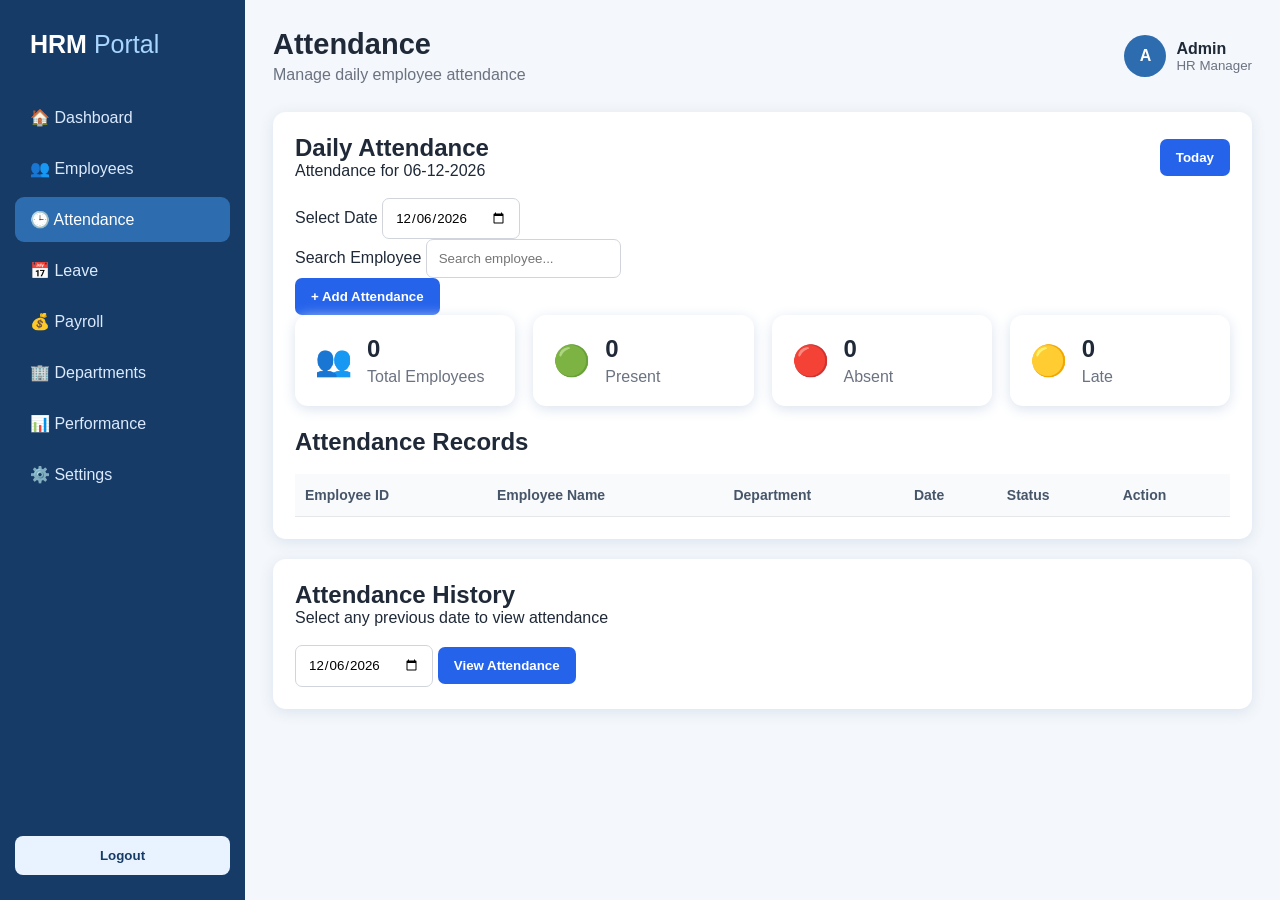
==== attendance.html @ 30eb791c "Initial commit" ====
<!DOCTYPE html>
<html lang="en">

<head>

    <meta charset="UTF-8">
    <meta name="viewport" content="width=device-width, initial-scale=1.0">

    <title>HRM Portal - Attendance</title>

    <link rel="stylesheet" href="style.css">

</head>


<body>


    <!-- =====================================================
         SIDEBAR
    ====================================================== -->

    <aside class="sidebar">

        <div class="logo">
            HRM <span>Portal</span>
        </div>


        <nav>

            <a href="index.html">
                🏠 Dashboard
            </a>

            <a href="employees.html">
                👥 Employees
            </a>

            <a href="attendance.html" class="active">
                🕒 Attendance
            </a>

            <a href="leave.html">
                📅 Leave
            </a>

            <a href="payroll.html">
                💰 Payroll
            </a>

            <a href="departments.html">
                🏢 Departments
            </a>

            <a href="performance.html">
                📊 Performance
            </a>

            <a href="setting.html">
                ⚙️ Settings
            </a>

        </nav>


        <button class="logout-btn" id="logoutBtn">
            Logout
        </button>

    </aside>



    <!-- =====================================================
         MAIN CONTENT
    ====================================================== -->

    <main class="main-content">


        <!-- =================================================
             TOP BAR
        ================================================== -->

        <header class="topbar">

            <div>

                <h1>
                    Attendance
                </h1>

                <p>
                    Manage daily employee attendance
                </p>

            </div>


            <div class="profile">

                <div class="avatar">
                    A
                </div>

                <div>

                    <strong>
                        Admin
                    </strong>

                    <small>
                        HR Manager
                    </small>

                </div>

            </div>

        </header>



        <!-- =================================================
             DATE SELECTION
        ================================================== -->

        <section class="panel">


            <div class="panel-header">

                <div>

                    <h2>
                        Daily Attendance
                    </h2>

                    <p id="selectedDateText">
                        Attendance for today
                    </p>

                </div>


                <button
                    class="primary-btn"
                    id="todayBtn">

                    Today

                </button>

            </div>



            <!-- DATE CONTROLS -->

            <div class="toolbar">


                <div>

                    <label>
                        Select Date
                    </label>

                    <input
                        type="date"
                        id="attendanceDate">

                </div>


                <div>

                    <label>
                        Search Employee
                    </label>

                    <input
                        type="text"
                        id="attendanceSearch"
                        name="search"
                        placeholder="Search employee...">

                </div>


                <button
                    class="primary-btn"
                    id="addAttendanceBtn">

                    + Add Attendance

                </button>


            </div>



            <!-- =================================================
                 ATTENDANCE FORM
            ================================================== -->

            <div
                id="attendanceForm"
                class="form-box hidden">


                <h2>
                    Add / Update Attendance
                </h2>


                <div class="form-grid">


                    <select id="attendanceEmployee">

                        <option value="">
                            Select Employee
                        </option>

                    </select>


                    <select id="attendanceStatus">

                        <option value="">
                            Select Attendance
                        </option>

                        <option value="Present">
                            Present
                        </option>

                        <option value="Absent">
                            Absent
                        </option>

                        <option value="Late">
                            Late
                        </option>

                        <option value="Half Day">
                            Half Day
                        </option>

                        <option value="Leave">
                            Leave
                        </option>

                    </select>


                </div>



                <div class="form-actions">


                    <button
                        class="primary-btn"
                        id="saveAttendanceBtn">

                        Save Attendance

                    </button>


                    <button
                        class="secondary-btn"
                        id="cancelAttendanceBtn">

                        Cancel

                    </button>


                </div>

            </div>



            <!-- =================================================
                 ATTENDANCE SUMMARY
            ================================================== -->

            <div class="cards">


                <div class="stat-card">

                    <span>
                        👥
                    </span>

                    <div>

                        <h3 id="totalEmployees">
                            0
                        </h3>

                        <p>
                            Total Employees
                        </p>

                    </div>

                </div>



                <div class="stat-card">

                    <span>
                        🟢
                    </span>

                    <div>

                        <h3 id="presentCount">
                            0
                        </h3>

                        <p>
                            Present
                        </p>

                    </div>

                </div>



                <div class="stat-card">

                    <span>
                        🔴
                    </span>

                    <div>

                        <h3 id="absentCount">
                            0
                        </h3>

                        <p>
                            Absent
                        </p>

                    </div>

                </div>



                <div class="stat-card">

                    <span>
                        🟡
                    </span>

                    <div>

                        <h3 id="lateCount">
                            0
                        </h3>

                        <p>
                            Late
                        </p>

                    </div>

                </div>


            </div>



            <!-- =================================================
                 ATTENDANCE TABLE
            ================================================== -->

            <div class="panel-header">

                <h2>
                    Attendance Records
                </h2>

            </div>


            <table>

                <thead>

                    <tr>

                        <th>
                            Employee ID
                        </th>

                        <th>
                            Employee Name
                        </th>

                        <th>
                            Department
                        </th>

                        <th>
                            Date
                        </th>

                        <th>
                            Status
                        </th>

                        <th>
                            Action
                        </th>

                    </tr>

                </thead>


                <tbody id="attendanceBody">

                </tbody>

            </table>


        </section>



        <!-- =================================================
             ATTENDANCE HISTORY
        ================================================== -->

        <section class="panel">


            <div class="panel-header">

                <div>

                    <h2>
                        Attendance History
                    </h2>

                    <p>
                        Select any previous date to view attendance
                    </p>

                </div>

            </div>


            <div class="toolbar">


                <input
                    type="date"
                    id="historyDate">


                <button
                    class="primary-btn"
                    id="viewHistoryBtn">

                    View Attendance

                </button>


            </div>


        </section>


    </main>



    <!-- =====================================================
         JAVASCRIPT
    ====================================================== -->

    <script src="attendance.js"></script>


</body>

</html>
---- style.css ----
* {
    box-sizing: border-box;
    margin: 0;
    padding: 0;
    font-family: Arial, sans-serif;
}


body {
    background: #f4f7fb;
    color: #1f2937;
    display: flex;
    min-height: 100vh;
}



/* ================= SIDEBAR ================= */

.sidebar {
    width: 245px;
    background: #173b67;
    color: white;
    padding: 25px 15px;

    position: fixed;

    left: 0;
    top: 0;
    bottom: 0;
}


.logo {
    font-size: 25px;
    font-weight: 700;

    padding: 5px 15px 30px;
}


.logo span {
    font-weight: 400;
    color: #a9d6ff;
}


nav a {
    display: block;

    color: #dbeafe;

    text-decoration: none;

    padding: 13px 15px;

    border-radius: 9px;

    margin: 6px 0;
}


nav a:hover,
nav a.active {
    background: #2d6cae;
    color: white;
}


.logout-btn {
    position: absolute;

    bottom: 25px;
    left: 15px;

    width: calc(100% - 30px);

    padding: 12px;

    border: none;

    border-radius: 8px;

    background: #e9f3ff;

    color: #173b67;

    font-weight: bold;

    cursor: pointer;
}



/* ================= MAIN ================= */

.main-content {
    margin-left: 245px;

    width: calc(100% - 245px);

    padding: 28px;
}



/* ================= TOP BAR ================= */

.topbar {
    display: flex;

    justify-content: space-between;

    align-items: center;

    margin-bottom: 28px;
}


.topbar h1 {
    font-size: 29px;
}


.topbar p {
    color: #6b7280;

    margin-top: 5px;
}


.topbar-right {
    display: flex;
    align-items: center;
    gap: 18px;
}

.profile {
    display: flex;

    align-items: center;

    gap: 10px;
}


.profile small {
    display: block;

    color: #6b7280;
}


.avatar {
    width: 42px;
    height: 42px;

    border-radius: 50%;

    background: #2d6cae;

    color: white;

    display: grid;

    place-items: center;

    font-weight: bold;
}

/* =====================================================
   NOTIFICATIONS SYSTEM STYLING
   ===================================================== */

.notification-wrapper {
    position: relative;
}

.notification-btn {
    width: 40px;
    height: 40px;
    border-radius: 50%;
    background: white;
    border: 1px solid #e2e8f0;
    display: flex;
    align-items: center;
    justify-content: center;
    cursor: pointer;
    position: relative;
    box-shadow: 0 2px 6px rgba(0, 0, 0, 0.04);
    transition: all 0.2s ease;
    outline: none;
}

.notification-btn:hover {
    background: #f8fafc;
    border-color: #cbd5e1;
    transform: translateY(-1px);
    box-shadow: 0 4px 10px rgba(23, 59, 103, 0.1);
}

.notification-btn:active {
    transform: translateY(0);
}

.bell-icon {
    font-size: 17px;
    line-height: 1;
    display: inline-block;
    transition: transform 0.3s cubic-bezier(0.34, 1.56, 0.64, 1);
}

.notification-btn:hover .bell-icon {
    transform: rotate(15deg);
}

.notification-badge {
    position: absolute;
    top: -2px;
    right: -2px;
    background: #ef4444;
    color: white;
    font-size: 10px;
    font-weight: 700;
    min-width: 18px;
    height: 18px;
    padding: 0 4px;
    border-radius: 9px;
    display: flex;
    align-items: center;
    justify-content: center;
    border: 2px solid white;
    box-shadow: 0 2px 4px rgba(239, 68, 68, 0.35);
    animation: badgePulse 2s infinite;
}

.notification-badge.hidden {
    display: none;
}

@keyframes badgePulse {
    0% { transform: scale(1); }
    50% { transform: scale(1.1); }
    100% { transform: scale(1); }
}

.notification-dropdown {
    position: absolute;
    top: calc(100% + 8px);
    right: 0;
    width: 310px;
    max-width: 90vw;
    background: white;
    border-radius: 12px;
    box-shadow: 0 10px 25px -3px rgba(15, 23, 42, 0.12), 0 4px 10px rgba(15, 23, 42, 0.04);
    border: 1px solid #e2e8f0;
    z-index: 1000;
    display: none;
    flex-direction: column;
    overflow: hidden;
    animation: dropdownSlideFade 0.2s cubic-bezier(0.16, 1, 0.3, 1);
}

.notification-dropdown.active {
    display: flex;
}

@keyframes dropdownSlideFade {
    from {
        opacity: 0;
        transform: translateY(-6px) scale(0.98);
    }
    to {
        opacity: 1;
        transform: translateY(0) scale(1);
    }
}

.notification-header {
    display: flex;
    justify-content: space-between;
    align-items: center;
    padding: 10px 14px;
    border-bottom: 1px solid #f1f5f9;
    background: #fafcff;
}

.notification-title-group {
    display: flex;
    align-items: center;
    gap: 8px;
}

.notification-title-group h3 {
    font-size: 13.5px;
    font-weight: 700;
    color: #173b67;
}

.unread-count-tag {
    background: #e0f2fe;
    color: #0369a1;
    font-size: 10px;
    font-weight: 600;
    padding: 2px 7px;
    border-radius: 12px;
}

.mark-read-btn {
    background: none;
    border: none;
    color: #2563eb;
    font-size: 11px;
    font-weight: 600;
    cursor: pointer;
    padding: 3px 6px;
    border-radius: 4px;
    transition: background 0.15s ease;
}

.mark-read-btn:hover {
    background: #eff6ff;
    text-decoration: underline;
}

.notification-list {
    max-height: 240px;
    overflow-y: auto;
}

.notification-list::-webkit-scrollbar {
    width: 5px;
}

.notification-list::-webkit-scrollbar-thumb {
    background: #cbd5e1;
    border-radius: 3px;
}

.notification-item {
    display: flex;
    align-items: flex-start;
    gap: 10px;
    padding: 9px 12px;
    border-bottom: 1px solid #f8fafc;
    transition: background 0.15s ease;
    cursor: pointer;
    position: relative;
}

.notification-item:hover {
    background: #f8fafc;
}

.notification-item.unread {
    background: #f0f7ff;
}

.notification-item.unread:hover {
    background: #e6f0fa;
}

.notification-item.unread::before {
    content: '';
    position: absolute;
    left: 0;
    top: 9px;
    bottom: 9px;
    width: 3px;
    background: #2563eb;
    border-radius: 0 3px 3px 0;
}

.notif-icon-box {
    width: 30px;
    height: 30px;
    border-radius: 8px;
    display: flex;
    align-items: center;
    justify-content: center;
    font-size: 14px;
    flex-shrink: 0;
}

.notif-icon-box.leave {
    background: #fef3c7;
    color: #b45309;
}

.notif-icon-box.employee {
    background: #e0f2fe;
    color: #0369a1;
}

.notif-icon-box.payroll {
    background: #dcfce7;
    color: #15803d;
}

.notif-icon-box.attendance {
    background: #fee2e2;
    color: #b91c1c;
}

.notif-icon-box.event {
    background: #f3e8ff;
    color: #7e22ce;
}

.notif-body {
    flex: 1;
    min-width: 0;
}

.notif-title {
    font-size: 12px;
    font-weight: 700;
    color: #1e293b;
    margin-bottom: 2px;
    display: flex;
    justify-content: space-between;
    align-items: center;
}

.notif-desc {
    font-size: 11px;
    color: #64748b;
    line-height: 1.35;
    margin-bottom: 3px;
}

.notif-time {
    font-size: 10px;
    color: #94a3b8;
    font-weight: 500;
}

.notif-delete-btn {
    background: transparent;
    border: none;
    color: #94a3b8;
    cursor: pointer;
    font-size: 13px;
    padding: 1px 4px;
    border-radius: 4px;
    opacity: 0;
    transition: all 0.15s ease;
}

.notification-item:hover .notif-delete-btn {
    opacity: 1;
}

.notif-delete-btn:hover {
    color: #ef4444;
    background: #fee2e2;
}

.notification-empty {
    padding: 22px 14px;
    text-align: center;
    color: #94a3b8;
}

.notification-empty span {
    font-size: 26px;
    display: block;
    margin-bottom: 4px;
}

.notification-empty p {
    font-size: 12px;
}

.notification-footer {
    padding: 6px 12px;
    border-top: 1px solid #f1f5f9;
    background: #fafcff;
    display: flex;
    justify-content: space-between;
    align-items: center;
}

.clear-all-btn {
    width: 100%;
    padding: 6px;
    border: 1px dashed #cbd5e1;
    background: white;
    color: #64748b;
    font-size: 11px;
    font-weight: 600;
    border-radius: 6px;
    cursor: pointer;
    transition: all 0.2s ease;
}

.clear-all-btn:hover {
    background: #fef2f2;
    border-color: #fca5a5;
    color: #dc2626;
}

/* ================= CARDS ================= */

.cards {
    display: grid;

    grid-template-columns:
        repeat(4, 1fr);

    gap: 18px;

    margin-bottom: 22px;
}


.stat-card {
    background: white;

    border-radius: 13px;

    padding: 20px;

    display: flex;

    align-items: center;

    gap: 15px;

    box-shadow:
        0 3px 14px #dbe3ee;
}


.stat-card > span {
    font-size: 30px;
}


.stat-card h3 {
    font-size: 24px;
}


.stat-card p {
    color: #6b7280;

    margin-top: 5px;
}



/* ================= DASHBOARD ================= */

.dashboard-grid {
    display: grid;

    grid-template-columns:
        1.6fr 1fr;

    gap: 20px;
}


.panel {
    background: white;

    border-radius: 13px;

    padding: 22px;

    box-shadow:
        0 3px 14px #dbe3ee;

    margin-bottom: 20px;
    cursor: grab;
}

.panel.dragging {
    opacity: 0.75;
}


.panel-header {
    display: flex;

    justify-content: space-between;

    align-items: center;

    margin-bottom: 18px;
}


.panel-header a {
    color: #2563eb;

    text-decoration: none;
}



/* ================= TABLE ================= */

table {
    width: 100%;

    border-collapse: collapse;
}


th,
td {
    padding: 13px 10px;

    text-align: left;

    border-bottom: 1px solid #e5e7eb;
}


th {
    background: #f8fafc;

    color: #475569;

    font-size: 14px;
}



/* ================= BADGES ================= */

.badge {
    padding: 5px 10px;

    border-radius: 20px;

    font-size: 12px;

    font-weight: bold;
}


.success {
    background: #dcfce7;

    color: #15803d;
}


.warning {
    background: #fef3c7;

    color: #a16207;
}


.danger {
    background: #fee2e2;

    color: #b91c1c;
}



/* ================= BUTTONS ================= */

.primary-btn,
.secondary-btn,
.small-btn {
    border: none;

    border-radius: 7px;

    padding: 11px 16px;

    cursor: pointer;

    font-weight: bold;
}


.primary-btn {
    background: #2563eb;

    color: white;
}


.secondary-btn {
    background: #e5e7eb;

    color: #374151;
}


.small-btn {
    background: #e8f1ff;

    color: #1d4ed8;

    padding: 7px 10px;
}


.small-btn.danger {
    background: #fee2e2;

    color: #b91c1c;
}



/* ================= FORM ================= */

.form-box {
    background: #f8fafc;

    border: 1px solid #e5e7eb;

    padding: 20px;

    border-radius: 10px;

    margin-bottom: 20px;
}


.form-box h2 {
    margin-bottom: 15px;
}


.form-grid {
    display: grid;

    grid-template-columns:
        repeat(2, 1fr);

    gap: 12px;
}


.date-field {
    display: flex;
    flex-direction: column;
    gap: 6px;
}


.date-field label {
    font-size: 14px;
    font-weight: 600;
    color: #374151;
}


input,
select {
    padding: 11px 12px;

    border: 1px solid #d1d5db;

    border-radius: 7px;

    background: white;

    outline: none;
}


input:focus,
select:focus {
    border-color: #3b82f6;
}


.form-actions {
    margin-top: 15px;

    display: flex;

    gap: 10px;
}


.hidden {
    display: none;
}


/* ================= PERFORMANCE ================= */

.performance-filter {
    display: flex;
    gap: 20px;
    align-items: end;
    margin-bottom: 22px;
    flex-wrap: wrap;
}

.field-group {
    display: flex;
    flex-direction: column;
    gap: 8px;
    min-width: 220px;
}

.field-group label {
    font-size: 14px;
    font-weight: 600;
    color: #374151;
}

.review-period-text {
    min-height: 42px;
    display: flex;
    align-items: center;
    padding: 0 12px;
    border: 1px solid #d1d5db;
    border-radius: 8px;
    background: #f8fafc;
    font-weight: 600;
    color: #1f2937;
}

.info-grid {
    display: grid;
    grid-template-columns: repeat(5, 1fr);
    gap: 12px;
    margin-bottom: 20px;
}

.info-box {
    background: #f8fafc;
    border: 1px solid #e5e7eb;
    border-radius: 10px;
    padding: 14px;
}

.info-box span {
    display: block;
    color: #6b7280;
    font-size: 12px;
    margin-bottom: 8px;
}

.info-box strong {
    font-size: 15px;
    color: #1f2937;
}

.stats-grid {
    display: grid;
    grid-template-columns: repeat(3, 1fr);
    gap: 16px;
    margin: 20px 0;
}

.perf-card {
    border-radius: 14px;
    padding: 18px 16px;
    box-shadow: 0 2px 10px rgba(148, 163, 184, 0.12);
    text-align: center;
}

.perf-card span {
    font-size: 28px;
    display: block;
    margin-bottom: 8px;
}

.perf-card h3 {
    font-size: 24px;
    margin-bottom: 6px;
}

.perf-card p {
    font-size: 13px;
    color: #374151;
}

.perf-card-blue {
    background: #dbeafe;
}

.perf-card-green {
    background: #dcfce7;
}

.perf-card-yellow {
    background: #fef3c7;
}

.perf-card-purple {
    background: #ede9fe;
}

.perf-card-pink {
    background: #fce7f3;
}

.perf-card-red {
    background: #fee2e2;
}

.edit-performance-btn {
    border: none;
    background: #2563eb;
    color: #ffffff;
    padding: 10px 16px;
    border-radius: 10px;
    font-size: 14px;
    cursor: pointer;
    font-weight: 600;
}

.metric-input {
    width: 100%;
    max-width: 90px;
    border: 1px solid #cbd5e1;
    border-radius: 8px;
    padding: 8px 10px;
    font-size: 18px;
    text-align: center;
    background: #ffffff;
}

.table-panel {
    margin-top: 24px;
    background: #f8fafc;
    border: 1px solid #e5e7eb;
    border-radius: 12px;
    padding: 18px;
}

.table-panel h3 {
    margin-bottom: 16px;
}

.feedback-box {
    margin-top: 24px;
    background: #f8fafc;
    border: 1px solid #e5e7eb;
    border-radius: 12px;
    padding: 18px;
}

.feedback-box h3 {
    margin-bottom: 16px;
}

.feedback-grid {
    display: grid;
    grid-template-columns: repeat(2, 1fr);
    gap: 18px;
}

.feedback-grid label {
    display: block;
    font-weight: 700;
    margin-bottom: 8px;
    color: #374151;
}

.feedback-grid p {
    color: #4b5563;
    line-height: 1.6;
}

.breakdown-input {
    width: 70px;
    padding: 6px 8px;
    border: 1px solid #cbd5e1;
    border-radius: 8px;
    font-size: 14px;
    text-align: center;
    background: #ffffff;
}

.breakdown-input:focus {
    outline: none;
    border-color: #2563eb;
    box-shadow: 0 0 0 3px rgba(37, 99, 235, 0.15);
}

.score-cell {
    font-weight: 700;
    color: #1f2937;
}

.goal-progress {
    width: 100%;
    max-width: 140px;
    height: 8px;
    background: #e5e7eb;
    border-radius: 6px;
    overflow: hidden;
    margin-bottom: 6px;
}

.goal-progress-bar {
    height: 100%;
    background: #2563eb;
    border-radius: 6px;
    transition: width 0.3s ease;
}

.goal-progress-text {
    font-size: 12px;
    font-weight: 600;
    color: #4b5563;
}

.table-panel table,
.feedback-box table {
    width: 100%;
    border-collapse: collapse;
    background: #ffffff;
    border-radius: 10px;
    overflow: hidden;
}

.table-panel th,
.table-panel td {
    padding: 12px 14px;
    text-align: left;
    border-bottom: 1px solid #e5e7eb;
    font-size: 14px;
}

.table-panel th {
    background: #eff6ff;
    color: #1e40af;
    font-size: 13px;
    text-transform: uppercase;
    letter-spacing: 0.4px;
}

.table-panel tbody tr:last-child td {
    border-bottom: none;
}



/* ================= DEPARTMENTS ================= */

.department-grid {
    display: grid;

    grid-template-columns:
        repeat(4, 1fr);

    gap: 16px;
}


.department-card {
    border: 1px solid #e5e7eb;

    border-radius: 12px;

    padding: 20px;
}


.department-card h3 {
    margin-bottom: 8px;
}


.department-card p {
    color: #6b7280;

    margin-bottom: 15px;
}



/* ================= SETTINGS ================= */

.settings-grid {
    display: grid;

    grid-template-columns:
        1fr 1fr;

    gap: 20px;
}


.settings-grid h2 {
    margin-bottom: 18px;
}



/* ================= RESPONSIVE ================= */

@media (max-width: 1000px) {

    .cards {
        grid-template-columns:
            repeat(2, 1fr);
    }


    .dashboard-grid,
    .settings-grid {
        grid-template-columns: 1fr;
    }


    .department-grid {
        grid-template-columns:
            repeat(2, 1fr);
    }

}


@media (max-width: 700px) {

    .sidebar {
        width: 75px;
    }


    .logo {
        font-size: 0;
    }


    nav a {
        font-size: 0;

        text-align: center;
    }


    .main-content {
        margin-left: 75px;

        width: calc(100% - 75px);

        padding: 18px;
    }


    .cards {
        grid-template-columns: 1fr;
    }


    .form-grid {
        grid-template-columns: 1fr;
    }


    .department-grid {
        grid-template-columns: 1fr;
    }

}
/* Settings page spacing */

.settings-option {
    margin-bottom: 12px;
}

.settings-option label {
    display: flex;
    align-items: center;
    gap: 8px;
}
/* =====================================================
   SETTINGS - FORGOT PASSWORD
===================================================== */

.forgot-password {
    margin-top: 12px;
}

.forgot-password button {
    border: none;
    background: none;
    color: #2563eb;
    cursor: pointer;
    font-size: 14px;
    padding: 0;
}

.forgot-password button:hover {
    text-decoration: underline;
}

#resetPasswordForm {
    margin-top: 18px;
}

#resetPasswordForm p {
    margin-bottom: 15px;
}
/* =====================================================
   ADMIN LOGIN PAGE
===================================================== */

.login-page {
    min-height: 100vh;
    margin: 0;
    display: flex;
    justify-content: center;
    align-items: center;
    background: #eef6ff;
}


/* Login Container */

.login-container {
    width: 100%;
    display: flex;
    justify-content: center;
    align-items: center;
    padding: 20px;
}


/* Login Card */

.login-card {
    width: 400px;
    background: white;
    padding: 40px;
    border-radius: 16px;
    box-shadow: 0 10px 30px rgba(0, 0, 0, 0.10);
}


/* Logo */

.login-logo {
    text-align: center;
    font-size: 28px;
    font-weight: bold;
    color: #2563eb;
    margin-bottom: 20px;
}

.login-logo span {
    color: #1e40af;
}


/* Heading */

.login-card h1 {
    text-align: center;
    margin-bottom: 8px;
    color: #1e293b;
}


/* Subtitle */

.login-subtitle {
    text-align: center;
    color: #64748b;
    font-size: 14px;
    margin-bottom: 30px;
}


/* Input Area */

.login-field {
    margin-bottom: 18px;
}

.login-field label {
    display: block;
    margin-bottom: 7px;
    font-weight: 600;
    color: #334155;
}


/* Inputs */

.login-field input {
    width: 100%;
    box-sizing: border-box;
    padding: 12px 14px;
    border: 1px solid #cbd5e1;
    border-radius: 8px;
    font-size: 14px;
    outline: none;
}

.login-field input:focus {
    border-color: #2563eb;
    box-shadow: 0 0 0 3px rgba(37, 99, 235, 0.10);
}


/* Login Button */

.login-btn {
    width: 100%;
    margin-top: 5px;
    padding: 12px;
    font-size: 15px;
}


/* Forgot Password */

.forgot-login {
    text-align: center;
    margin-top: 18px;
}

.forgot-login button {
    border: none;
    background: none;
    color: #2563eb;
    cursor: pointer;
    font-size: 14px;
}

.forgot-login button:hover {
    text-decoration: underline;
}


/* Hidden */

.hidden {
    display: none;
}


/* Mobile */

@media (max-width: 500px) {

    .login-card {
        width: 100%;
        padding: 30px 20px;
    }

}
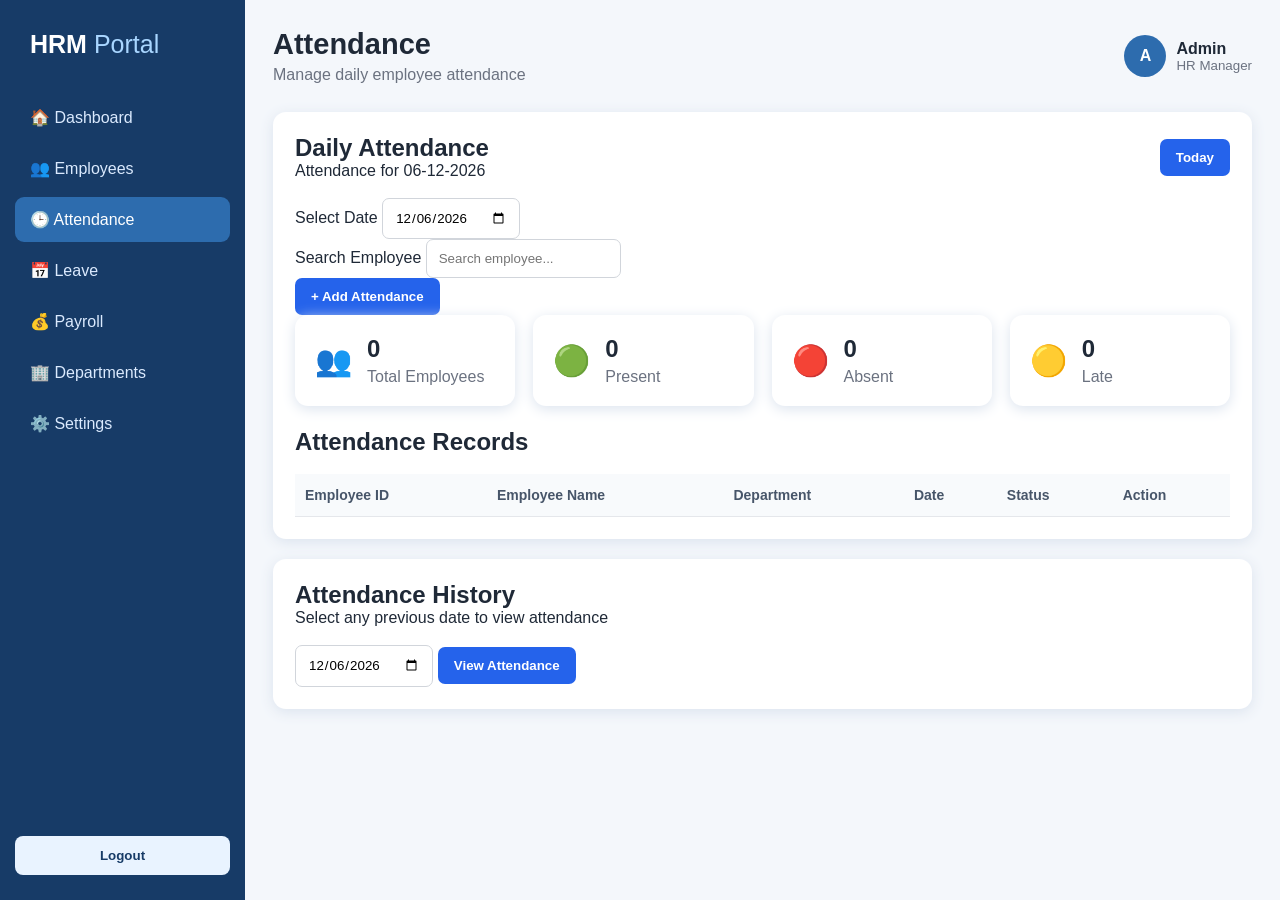
==== commit 26625242: "Add files via upload" ====
--- a/attendance.html
+++ b/attendance.html
@@ -51,10 +51,6 @@
 
             <a href="departments.html">
                 🏢 Departments
-            </a>
-
-            <a href="performance.html">
-                📊 Performance
             </a>
 
             <a href="setting.html">
@@ -286,105 +282,114 @@
 
             </div>
 
-
-
-            <!-- =================================================
-                 ATTENDANCE SUMMARY
-            ================================================== -->
-
-            <div class="cards">
-
-
-                <div class="stat-card">
-
-                    <span>
-                        👥
-                    </span>
-
-                    <div>
-
-                        <h3 id="totalEmployees">
-                            0
-                        </h3>
-
-                        <p>
-                            Total Employees
-                        </p>
-
-                    </div>
-
-                </div>
-
-
-
-                <div class="stat-card">
-
-                    <span>
-                        🟢
-                    </span>
-
-                    <div>
-
-                        <h3 id="presentCount">
-                            0
-                        </h3>
-
-                        <p>
-                            Present
-                        </p>
-
-                    </div>
-
-                </div>
-
-
-
-                <div class="stat-card">
-
-                    <span>
-                        🔴
-                    </span>
-
-                    <div>
-
-                        <h3 id="absentCount">
-                            0
-                        </h3>
-
-                        <p>
-                            Absent
-                        </p>
-
-                    </div>
-
-                </div>
-
-
-
-                <div class="stat-card">
-
-                    <span>
-                        🟡
-                    </span>
-
-                    <div>
-
-                        <h3 id="lateCount">
-                            0
-                        </h3>
-
-                        <p>
-                            Late
-                        </p>
-
-                    </div>
-
-                </div>
-
-
-            </div>
-
-
+<!-- =================================================
+     ATTENDANCE SUMMARY
+================================================= -->
+
+<div class="cards">
+
+    <!-- TOTAL EMPLOYEES -->
+
+    <div class="stat-card"
+         onclick="filterAttendanceRows('All')"
+         style="cursor: pointer;">
+
+        <span>
+            👥
+        </span>
+
+        <div>
+
+            <h3 id="totalEmployees">
+                0
+            </h3>
+
+            <p>
+                Total Employees
+            </p>
+
+        </div>
+
+    </div>
+
+
+    <!-- PRESENT -->
+
+    <div class="stat-card"
+         onclick="filterAttendanceRows('Present')"
+         style="cursor: pointer;">
+
+        <span>
+            🟢
+        </span>
+
+        <div>
+
+            <h3 id="presentCount">
+                0
+            </h3>
+
+            <p>
+                Present
+            </p>
+
+        </div>
+
+    </div>
+
+
+    <!-- ABSENT -->
+
+    <div class="stat-card"
+         onclick="filterAttendanceRows('Absent')"
+         style="cursor: pointer;">
+
+        <span>
+            🔴
+        </span>
+
+        <div>
+
+            <h3 id="absentCount">
+                0
+            </h3>
+
+            <p>
+                Absent
+            </p>
+
+        </div>
+
+    </div>
+
+
+    <!-- LATE -->
+
+    <div class="stat-card"
+         onclick="filterAttendanceRows('Late')"
+         style="cursor: pointer;">
+
+        <span>
+            🟡
+        </span>
+
+        <div>
+
+            <h3 id="lateCount">
+                0
+            </h3>
+
+            <p>
+                Late
+            </p>
+
+        </div>
+
+    </div>
+
+</div>
+
+            
 
             <!-- =================================================
                  ATTENDANCE TABLE
--- a/style.css
+++ b/style.css
@@ -129,12 +129,6 @@
 }
 
 
-.topbar-right {
-    display: flex;
-    align-items: center;
-    gap: 18px;
-}
-
 .profile {
     display: flex;
 
@@ -168,337 +162,7 @@
     font-weight: bold;
 }
 
-/* =====================================================
-   NOTIFICATIONS SYSTEM STYLING
-   ===================================================== */
-
-.notification-wrapper {
-    position: relative;
-}
-
-.notification-btn {
-    width: 40px;
-    height: 40px;
-    border-radius: 50%;
-    background: white;
-    border: 1px solid #e2e8f0;
-    display: flex;
-    align-items: center;
-    justify-content: center;
-    cursor: pointer;
-    position: relative;
-    box-shadow: 0 2px 6px rgba(0, 0, 0, 0.04);
-    transition: all 0.2s ease;
-    outline: none;
-}
-
-.notification-btn:hover {
-    background: #f8fafc;
-    border-color: #cbd5e1;
-    transform: translateY(-1px);
-    box-shadow: 0 4px 10px rgba(23, 59, 103, 0.1);
-}
-
-.notification-btn:active {
-    transform: translateY(0);
-}
-
-.bell-icon {
-    font-size: 17px;
-    line-height: 1;
-    display: inline-block;
-    transition: transform 0.3s cubic-bezier(0.34, 1.56, 0.64, 1);
-}
-
-.notification-btn:hover .bell-icon {
-    transform: rotate(15deg);
-}
-
-.notification-badge {
-    position: absolute;
-    top: -2px;
-    right: -2px;
-    background: #ef4444;
-    color: white;
-    font-size: 10px;
-    font-weight: 700;
-    min-width: 18px;
-    height: 18px;
-    padding: 0 4px;
-    border-radius: 9px;
-    display: flex;
-    align-items: center;
-    justify-content: center;
-    border: 2px solid white;
-    box-shadow: 0 2px 4px rgba(239, 68, 68, 0.35);
-    animation: badgePulse 2s infinite;
-}
-
-.notification-badge.hidden {
-    display: none;
-}
-
-@keyframes badgePulse {
-    0% { transform: scale(1); }
-    50% { transform: scale(1.1); }
-    100% { transform: scale(1); }
-}
-
-.notification-dropdown {
-    position: absolute;
-    top: calc(100% + 8px);
-    right: 0;
-    width: 310px;
-    max-width: 90vw;
-    background: white;
-    border-radius: 12px;
-    box-shadow: 0 10px 25px -3px rgba(15, 23, 42, 0.12), 0 4px 10px rgba(15, 23, 42, 0.04);
-    border: 1px solid #e2e8f0;
-    z-index: 1000;
-    display: none;
-    flex-direction: column;
-    overflow: hidden;
-    animation: dropdownSlideFade 0.2s cubic-bezier(0.16, 1, 0.3, 1);
-}
-
-.notification-dropdown.active {
-    display: flex;
-}
-
-@keyframes dropdownSlideFade {
-    from {
-        opacity: 0;
-        transform: translateY(-6px) scale(0.98);
-    }
-    to {
-        opacity: 1;
-        transform: translateY(0) scale(1);
-    }
-}
-
-.notification-header {
-    display: flex;
-    justify-content: space-between;
-    align-items: center;
-    padding: 10px 14px;
-    border-bottom: 1px solid #f1f5f9;
-    background: #fafcff;
-}
-
-.notification-title-group {
-    display: flex;
-    align-items: center;
-    gap: 8px;
-}
-
-.notification-title-group h3 {
-    font-size: 13.5px;
-    font-weight: 700;
-    color: #173b67;
-}
-
-.unread-count-tag {
-    background: #e0f2fe;
-    color: #0369a1;
-    font-size: 10px;
-    font-weight: 600;
-    padding: 2px 7px;
-    border-radius: 12px;
-}
-
-.mark-read-btn {
-    background: none;
-    border: none;
-    color: #2563eb;
-    font-size: 11px;
-    font-weight: 600;
-    cursor: pointer;
-    padding: 3px 6px;
-    border-radius: 4px;
-    transition: background 0.15s ease;
-}
-
-.mark-read-btn:hover {
-    background: #eff6ff;
-    text-decoration: underline;
-}
-
-.notification-list {
-    max-height: 240px;
-    overflow-y: auto;
-}
-
-.notification-list::-webkit-scrollbar {
-    width: 5px;
-}
-
-.notification-list::-webkit-scrollbar-thumb {
-    background: #cbd5e1;
-    border-radius: 3px;
-}
-
-.notification-item {
-    display: flex;
-    align-items: flex-start;
-    gap: 10px;
-    padding: 9px 12px;
-    border-bottom: 1px solid #f8fafc;
-    transition: background 0.15s ease;
-    cursor: pointer;
-    position: relative;
-}
-
-.notification-item:hover {
-    background: #f8fafc;
-}
-
-.notification-item.unread {
-    background: #f0f7ff;
-}
-
-.notification-item.unread:hover {
-    background: #e6f0fa;
-}
-
-.notification-item.unread::before {
-    content: '';
-    position: absolute;
-    left: 0;
-    top: 9px;
-    bottom: 9px;
-    width: 3px;
-    background: #2563eb;
-    border-radius: 0 3px 3px 0;
-}
-
-.notif-icon-box {
-    width: 30px;
-    height: 30px;
-    border-radius: 8px;
-    display: flex;
-    align-items: center;
-    justify-content: center;
-    font-size: 14px;
-    flex-shrink: 0;
-}
-
-.notif-icon-box.leave {
-    background: #fef3c7;
-    color: #b45309;
-}
-
-.notif-icon-box.employee {
-    background: #e0f2fe;
-    color: #0369a1;
-}
-
-.notif-icon-box.payroll {
-    background: #dcfce7;
-    color: #15803d;
-}
-
-.notif-icon-box.attendance {
-    background: #fee2e2;
-    color: #b91c1c;
-}
-
-.notif-icon-box.event {
-    background: #f3e8ff;
-    color: #7e22ce;
-}
-
-.notif-body {
-    flex: 1;
-    min-width: 0;
-}
-
-.notif-title {
-    font-size: 12px;
-    font-weight: 700;
-    color: #1e293b;
-    margin-bottom: 2px;
-    display: flex;
-    justify-content: space-between;
-    align-items: center;
-}
-
-.notif-desc {
-    font-size: 11px;
-    color: #64748b;
-    line-height: 1.35;
-    margin-bottom: 3px;
-}
-
-.notif-time {
-    font-size: 10px;
-    color: #94a3b8;
-    font-weight: 500;
-}
-
-.notif-delete-btn {
-    background: transparent;
-    border: none;
-    color: #94a3b8;
-    cursor: pointer;
-    font-size: 13px;
-    padding: 1px 4px;
-    border-radius: 4px;
-    opacity: 0;
-    transition: all 0.15s ease;
-}
-
-.notification-item:hover .notif-delete-btn {
-    opacity: 1;
-}
-
-.notif-delete-btn:hover {
-    color: #ef4444;
-    background: #fee2e2;
-}
-
-.notification-empty {
-    padding: 22px 14px;
-    text-align: center;
-    color: #94a3b8;
-}
-
-.notification-empty span {
-    font-size: 26px;
-    display: block;
-    margin-bottom: 4px;
-}
-
-.notification-empty p {
-    font-size: 12px;
-}
-
-.notification-footer {
-    padding: 6px 12px;
-    border-top: 1px solid #f1f5f9;
-    background: #fafcff;
-    display: flex;
-    justify-content: space-between;
-    align-items: center;
-}
-
-.clear-all-btn {
-    width: 100%;
-    padding: 6px;
-    border: 1px dashed #cbd5e1;
-    background: white;
-    color: #64748b;
-    font-size: 11px;
-    font-weight: 600;
-    border-radius: 6px;
-    cursor: pointer;
-    transition: all 0.2s ease;
-}
-
-.clear-all-btn:hover {
-    background: #fef2f2;
-    border-color: #fca5a5;
-    color: #dc2626;
-}
+
 
 /* ================= CARDS ================= */
 
@@ -573,11 +237,6 @@
         0 3px 14px #dbe3ee;
 
     margin-bottom: 20px;
-    cursor: grab;
-}
-
-.panel.dragging {
-    opacity: 0.75;
 }
 
 
@@ -660,6 +319,45 @@
     background: #fee2e2;
 
     color: #b91c1c;
+}
+
+
+
+/* ================= QUICK ACTIONS ================= */
+
+.quick-actions {
+    display: grid;
+
+    grid-template-columns:
+        1fr 1fr;
+
+    gap: 12px;
+}
+
+
+.action-card {
+    padding: 20px;
+
+    background: #f3f8ff;
+
+    border-radius: 10px;
+
+    text-decoration: none;
+
+    color: #173b67;
+
+    font-size: 25px;
+
+    text-align: center;
+}
+
+
+.action-card span {
+    display: block;
+
+    font-size: 14px;
+
+    margin-top: 8px;
 }
 
 
@@ -742,20 +440,6 @@
 }
 
 
-.date-field {
-    display: flex;
-    flex-direction: column;
-    gap: 6px;
-}
-
-
-.date-field label {
-    font-size: 14px;
-    font-weight: 600;
-    color: #374151;
-}
-
-
 input,
 select {
     padding: 11px 12px;
@@ -787,259 +471,6 @@
 
 .hidden {
     display: none;
-}
-
-
-/* ================= PERFORMANCE ================= */
-
-.performance-filter {
-    display: flex;
-    gap: 20px;
-    align-items: end;
-    margin-bottom: 22px;
-    flex-wrap: wrap;
-}
-
-.field-group {
-    display: flex;
-    flex-direction: column;
-    gap: 8px;
-    min-width: 220px;
-}
-
-.field-group label {
-    font-size: 14px;
-    font-weight: 600;
-    color: #374151;
-}
-
-.review-period-text {
-    min-height: 42px;
-    display: flex;
-    align-items: center;
-    padding: 0 12px;
-    border: 1px solid #d1d5db;
-    border-radius: 8px;
-    background: #f8fafc;
-    font-weight: 600;
-    color: #1f2937;
-}
-
-.info-grid {
-    display: grid;
-    grid-template-columns: repeat(5, 1fr);
-    gap: 12px;
-    margin-bottom: 20px;
-}
-
-.info-box {
-    background: #f8fafc;
-    border: 1px solid #e5e7eb;
-    border-radius: 10px;
-    padding: 14px;
-}
-
-.info-box span {
-    display: block;
-    color: #6b7280;
-    font-size: 12px;
-    margin-bottom: 8px;
-}
-
-.info-box strong {
-    font-size: 15px;
-    color: #1f2937;
-}
-
-.stats-grid {
-    display: grid;
-    grid-template-columns: repeat(3, 1fr);
-    gap: 16px;
-    margin: 20px 0;
-}
-
-.perf-card {
-    border-radius: 14px;
-    padding: 18px 16px;
-    box-shadow: 0 2px 10px rgba(148, 163, 184, 0.12);
-    text-align: center;
-}
-
-.perf-card span {
-    font-size: 28px;
-    display: block;
-    margin-bottom: 8px;
-}
-
-.perf-card h3 {
-    font-size: 24px;
-    margin-bottom: 6px;
-}
-
-.perf-card p {
-    font-size: 13px;
-    color: #374151;
-}
-
-.perf-card-blue {
-    background: #dbeafe;
-}
-
-.perf-card-green {
-    background: #dcfce7;
-}
-
-.perf-card-yellow {
-    background: #fef3c7;
-}
-
-.perf-card-purple {
-    background: #ede9fe;
-}
-
-.perf-card-pink {
-    background: #fce7f3;
-}
-
-.perf-card-red {
-    background: #fee2e2;
-}
-
-.edit-performance-btn {
-    border: none;
-    background: #2563eb;
-    color: #ffffff;
-    padding: 10px 16px;
-    border-radius: 10px;
-    font-size: 14px;
-    cursor: pointer;
-    font-weight: 600;
-}
-
-.metric-input {
-    width: 100%;
-    max-width: 90px;
-    border: 1px solid #cbd5e1;
-    border-radius: 8px;
-    padding: 8px 10px;
-    font-size: 18px;
-    text-align: center;
-    background: #ffffff;
-}
-
-.table-panel {
-    margin-top: 24px;
-    background: #f8fafc;
-    border: 1px solid #e5e7eb;
-    border-radius: 12px;
-    padding: 18px;
-}
-
-.table-panel h3 {
-    margin-bottom: 16px;
-}
-
-.feedback-box {
-    margin-top: 24px;
-    background: #f8fafc;
-    border: 1px solid #e5e7eb;
-    border-radius: 12px;
-    padding: 18px;
-}
-
-.feedback-box h3 {
-    margin-bottom: 16px;
-}
-
-.feedback-grid {
-    display: grid;
-    grid-template-columns: repeat(2, 1fr);
-    gap: 18px;
-}
-
-.feedback-grid label {
-    display: block;
-    font-weight: 700;
-    margin-bottom: 8px;
-    color: #374151;
-}
-
-.feedback-grid p {
-    color: #4b5563;
-    line-height: 1.6;
-}
-
-.breakdown-input {
-    width: 70px;
-    padding: 6px 8px;
-    border: 1px solid #cbd5e1;
-    border-radius: 8px;
-    font-size: 14px;
-    text-align: center;
-    background: #ffffff;
-}
-
-.breakdown-input:focus {
-    outline: none;
-    border-color: #2563eb;
-    box-shadow: 0 0 0 3px rgba(37, 99, 235, 0.15);
-}
-
-.score-cell {
-    font-weight: 700;
-    color: #1f2937;
-}
-
-.goal-progress {
-    width: 100%;
-    max-width: 140px;
-    height: 8px;
-    background: #e5e7eb;
-    border-radius: 6px;
-    overflow: hidden;
-    margin-bottom: 6px;
-}
-
-.goal-progress-bar {
-    height: 100%;
-    background: #2563eb;
-    border-radius: 6px;
-    transition: width 0.3s ease;
-}
-
-.goal-progress-text {
-    font-size: 12px;
-    font-weight: 600;
-    color: #4b5563;
-}
-
-.table-panel table,
-.feedback-box table {
-    width: 100%;
-    border-collapse: collapse;
-    background: #ffffff;
-    border-radius: 10px;
-    overflow: hidden;
-}
-
-.table-panel th,
-.table-panel td {
-    padding: 12px 14px;
-    text-align: left;
-    border-bottom: 1px solid #e5e7eb;
-    font-size: 14px;
-}
-
-.table-panel th {
-    background: #eff6ff;
-    color: #1e40af;
-    font-size: 13px;
-    text-transform: uppercase;
-    letter-spacing: 0.4px;
-}
-
-.table-panel tbody tr:last-child td {
-    border-bottom: none;
 }
 
 
@@ -1212,7 +643,7 @@
     display: flex;
     justify-content: center;
     align-items: center;
-    background: #eef6ff;
+    background: #d2d5da;
 }
 
 
@@ -1224,6 +655,7 @@
     justify-content: center;
     align-items: center;
     padding: 20px;
+    
 }
 
 
@@ -1231,7 +663,7 @@
 
 .login-card {
     width: 400px;
-    background: white;
+    background: rgb(212, 214, 217);
     padding: 40px;
     border-radius: 16px;
     box-shadow: 0 10px 30px rgba(0, 0, 0, 0.10);
@@ -1350,4 +782,184 @@
         padding: 30px 20px;
     }
 
+}/* ========================================
+   EMPLOYEE DATE STYLES
+======================================== */
+
+/* Joining Date, Working, Exit Date */
+
+.joining-date,
+.working-date,
+.exit-date {
+    display: inline !important;
+
+    padding: 0 !important;
+
+    border-radius: 0 !important;
+
+    background: transparent !important;
+
+    color: #1f2937 !important;
+
+    font-size: 12px !important;
+
+    font-weight: 500 !important;
+
+    white-space: nowrap;
+}
+
+
+/* ========================================
+   DATE FORM
+======================================== */
+
+.date-field {
+    display: flex;
+
+    flex-direction: column;
+
+    gap: 6px;
+}
+
+
+.date-field label {
+    font-size: 13px;
+
+    font-weight: 600;
+
+    color: #40516b;
+}
+
+
+.date-field input[type="date"] {
+    width: 100%;
+
+    padding: 12px;
+
+    border: 1px solid #d5deea;
+
+    border-radius: 8px;
+
+    box-sizing: border-box;
+}
+
+
+/* ========================================
+   EMPLOYEE TABLE
+======================================== */
+
+.table-container {
+    width: 100%;
+
+    overflow-x: auto;
+}
+
+
+#employeeTable {
+    width: 100%;
+
+    border-collapse: collapse;
+
+    font-size: 12px;
+}
+
+
+#employeeTable th,
+#employeeTable td {
+    white-space: nowrap;
+
+    font-size: 12px;
+
+    padding: 12px 10px;
+
+    color: #1f2937;
+}
+
+
+/* Table Header */
+
+#employeeTable th {
+    background: #f8fafc;
+
+    color: #475569;
+
+    font-weight: 600;
+}
+
+
+/* ========================================
+   FORM GRID
+======================================== */
+
+.form-grid {
+    display: grid;
+
+    grid-template-columns: repeat(2, 1fr);
+
+    gap: 15px;
+}
+
+
+.form-grid input {
+    width: 100%;
+
+    box-sizing: border-box;
+
+    padding: 12px;
+
+    border: 1px solid #d5deea;
+
+    border-radius: 8px;
+}
+
+
+/* ========================================
+   FORM BUTTONS
+======================================== */
+
+.form-actions {
+    margin-top: 20px;
+
+    display: flex;
+
+    gap: 10px;
+}
+
+
+.secondary-btn {
+    padding: 11px 18px;
+
+    border: 1px solid #ccd6e4;
+
+    background: white;
+
+    color: #35445c;
+
+    border-radius: 8px;
+
+    cursor: pointer;
+}
+
+
+/* ========================================
+   DELETE BUTTON
+======================================== */
+
+#employeeTable .small-btn {
+    font-size: 12px;
+
+    padding: 7px 12px;
+}
+
+
+/* ========================================
+   MOBILE
+======================================== */
+
+@media (max-width: 700px) {
+
+    .form-grid {
+        grid-template-columns: 1fr;
+    }
+
 }
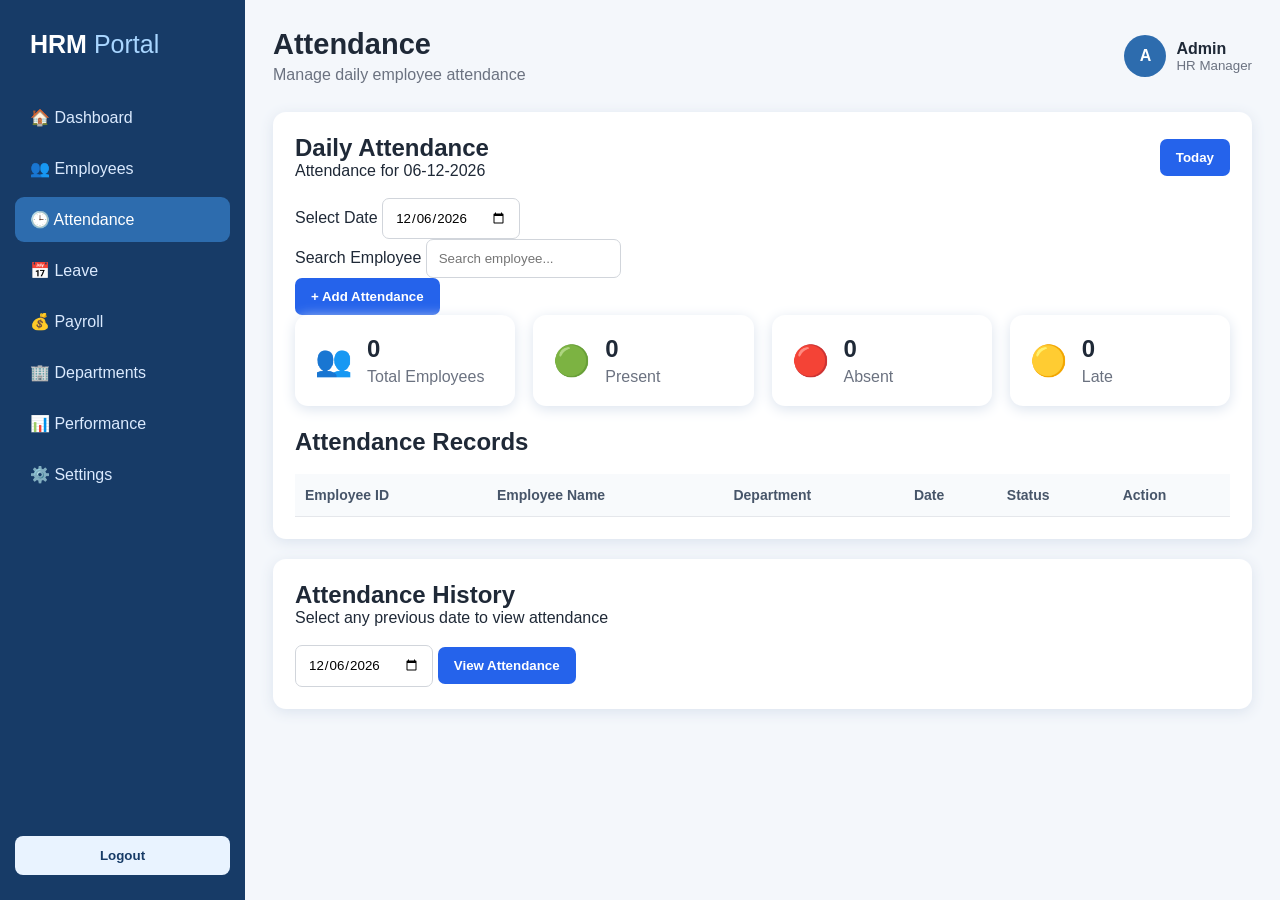
==== commit 13b454d6: "Update CSS layout and adjust department section" ====
--- a/attendance.html
+++ b/attendance.html
@@ -51,6 +51,10 @@
 
             <a href="departments.html">
                 🏢 Departments
+            </a>
+
+            <a href="performance.html">
+                📊 Performance
             </a>
 
             <a href="setting.html">
--- a/style.css
+++ b/style.css
@@ -128,6 +128,373 @@
     margin-top: 5px;
 }
 
+
+.topbar-right {
+    display: flex;
+    align-items: center;
+    gap: 18px;
+}
+
+
+/* =====================================================
+   NOTIFICATIONS SYSTEM STYLING
+   ===================================================== */
+
+/* Notification container wrapper */
+.notification-wrapper {
+    position: relative;
+}
+
+/* Bell button trigger */
+.notification-btn {
+    width: 40px;
+    height: 40px;
+    border-radius: 50%;
+    background: white;
+    border: 1px solid #e2e8f0;
+    display: flex;
+    align-items: center;
+    justify-content: center;
+    cursor: pointer;
+    position: relative;
+    box-shadow: 0 2px 6px rgba(0, 0, 0, 0.04);
+    transition: all 0.2s ease;
+    outline: none;
+}
+
+/* Bell button hover & active states */
+.notification-btn:hover {
+    background: #f8fafc;
+    border-color: #cbd5e1;
+    transform: translateY(-1px);
+    box-shadow: 0 4px 10px rgba(23, 59, 103, 0.1);
+}
+
+.notification-btn:active {
+    transform: translateY(0);
+}
+
+/* Bell icon with subtle swing on hover */
+.bell-icon {
+    font-size: 17px;
+    line-height: 1;
+    display: inline-block;
+    transition: transform 0.3s cubic-bezier(0.34, 1.56, 0.64, 1);
+}
+
+.notification-btn:hover .bell-icon {
+    transform: rotate(15deg);
+}
+
+/* Unread count badge with pulsing effect */
+.notification-badge {
+    position: absolute;
+    top: -2px;
+    right: -2px;
+    background: #ef4444;
+    color: white;
+    font-size: 10px;
+    font-weight: 700;
+    min-width: 18px;
+    height: 18px;
+    padding: 0 4px;
+    border-radius: 9px;
+    display: flex;
+    align-items: center;
+    justify-content: center;
+    border: 2px solid white;
+    box-shadow: 0 2px 4px rgba(239, 68, 68, 0.35);
+    animation: badgePulse 2s infinite;
+}
+
+/* Hide badge when count is zero */
+.notification-badge.hidden {
+    display: none;
+}
+
+/* Pulse animation for unread notifications */
+@keyframes badgePulse {
+    0% {
+        transform: scale(1);
+    }
+    50% {
+        transform: scale(1.1);
+    }
+    100% {
+        transform: scale(1);
+    }
+}
+
+/* Dropdown popover panel */
+.notification-dropdown {
+    position: absolute;
+    top: calc(100% + 8px);
+    right: 0;
+    width: 310px;
+    max-width: 90vw;
+    background: white;
+    border-radius: 12px;
+    box-shadow: 0 10px 25px -3px rgba(15, 23, 42, 0.12), 0 4px 10px rgba(15, 23, 42, 0.04);
+    border: 1px solid #e2e8f0;
+    z-index: 1000;
+    display: none;
+    flex-direction: column;
+    overflow: hidden;
+    animation: dropdownSlideFade 0.2s cubic-bezier(0.16, 1, 0.3, 1);
+}
+
+/* Show dropdown when active */
+.notification-dropdown.active {
+    display: flex;
+}
+
+/* Smooth dropdown entry transition */
+@keyframes dropdownSlideFade {
+    from {
+        opacity: 0;
+        transform: translateY(-6px) scale(0.98);
+    }
+    to {
+        opacity: 1;
+        transform: translateY(0) scale(1);
+    }
+}
+
+/* Dropdown header with title and mark all as read */
+.notification-header {
+    display: flex;
+    justify-content: space-between;
+    align-items: center;
+    padding: 10px 14px;
+    border-bottom: 1px solid #f1f5f9;
+    background: #fafcff;
+}
+
+.notification-title-group {
+    display: flex;
+    align-items: center;
+    gap: 8px;
+}
+
+.notification-title-group h3 {
+    font-size: 13.5px;
+    font-weight: 700;
+    color: #173b67;
+}
+
+/* Unread counter pill tag */
+.unread-count-tag {
+    background: #e0f2fe;
+    color: #0369a1;
+    font-size: 10px;
+    font-weight: 600;
+    padding: 2px 7px;
+    border-radius: 12px;
+}
+
+/* Mark all as read button */
+.mark-read-btn {
+    background: none;
+    border: none;
+    color: #2563eb;
+    font-size: 11px;
+    font-weight: 600;
+    cursor: pointer;
+    padding: 3px 6px;
+    border-radius: 4px;
+    transition: background 0.15s ease;
+}
+
+.mark-read-btn:hover {
+    background: #eff6ff;
+    text-decoration: underline;
+}
+
+/* Scrollable notification list */
+.notification-list {
+    max-height: 240px;
+    overflow-y: auto;
+}
+
+.notification-list::-webkit-scrollbar {
+    width: 5px;
+}
+
+.notification-list::-webkit-scrollbar-thumb {
+    background: #cbd5e1;
+    border-radius: 3px;
+}
+
+/* Individual notification list item */
+.notification-item {
+    display: flex;
+    align-items: flex-start;
+    gap: 10px;
+    padding: 9px 12px;
+    border-bottom: 1px solid #f8fafc;
+    transition: background 0.15s ease;
+    cursor: pointer;
+    position: relative;
+}
+
+.notification-item:hover {
+    background: #f8fafc;
+}
+
+/* Unread item highlight styling */
+.notification-item.unread {
+    background: #f0f7ff;
+}
+
+.notification-item.unread:hover {
+    background: #e6f0fa;
+}
+
+.notification-item.unread::before {
+    content: '';
+    position: absolute;
+    left: 0;
+    top: 9px;
+    bottom: 9px;
+    width: 3px;
+    background: #2563eb;
+    border-radius: 0 3px 3px 0;
+}
+
+/* Category-specific icon box colors */
+.notif-icon-box {
+    width: 30px;
+    height: 30px;
+    border-radius: 8px;
+    display: flex;
+    align-items: center;
+    justify-content: center;
+    font-size: 14px;
+    flex-shrink: 0;
+}
+
+/* Category styles: Leave, Employee, Payroll, Attendance, Event */
+.notif-icon-box.leave {
+    background: #fef3c7;
+    color: #b45309;
+}
+
+.notif-icon-box.employee {
+    background: #e0f2fe;
+    color: #0369a1;
+}
+
+.notif-icon-box.payroll {
+    background: #dcfce7;
+    color: #15803d;
+}
+
+.notif-icon-box.attendance {
+    background: #fee2e2;
+    color: #b91c1c;
+}
+
+.notif-icon-box.event {
+    background: #f3e8ff;
+    color: #7e22ce;
+}
+
+/* Notification text details */
+.notif-body {
+    flex: 1;
+    min-width: 0;
+}
+
+.notif-title {
+    font-size: 12px;
+    font-weight: 700;
+    color: #1e293b;
+    margin-bottom: 2px;
+    display: flex;
+    justify-content: space-between;
+    align-items: center;
+}
+
+.notif-desc {
+    font-size: 11px;
+    color: #64748b;
+    line-height: 1.35;
+    margin-bottom: 3px;
+}
+
+.notif-time {
+    font-size: 10px;
+    color: #94a3b8;
+    font-weight: 500;
+}
+
+/* Delete item button */
+.notif-delete-btn {
+    background: transparent;
+    border: none;
+    color: #94a3b8;
+    cursor: pointer;
+    font-size: 13px;
+    padding: 1px 4px;
+    border-radius: 4px;
+    opacity: 0;
+    transition: all 0.15s ease;
+}
+
+.notification-item:hover .notif-delete-btn {
+    opacity: 1;
+}
+
+.notif-delete-btn:hover {
+    color: #ef4444;
+    background: #fee2e2;
+}
+
+/* Empty state when no notifications exist */
+.notification-empty {
+    padding: 22px 14px;
+    text-align: center;
+    color: #94a3b8;
+}
+
+.notification-empty span {
+    font-size: 26px;
+    display: block;
+    margin-bottom: 4px;
+}
+
+.notification-empty p {
+    font-size: 12px;
+}
+
+/* Dropdown footer with clear all button */
+.notification-footer {
+    padding: 6px 12px;
+    border-top: 1px solid #f1f5f9;
+    background: #fafcff;
+    display: flex;
+    justify-content: space-between;
+    align-items: center;
+}
+
+.clear-all-btn {
+    width: 100%;
+    padding: 6px;
+    border: 1px dashed #cbd5e1;
+    background: white;
+    color: #64748b;
+    font-size: 11px;
+    font-weight: 600;
+    border-radius: 6px;
+    cursor: pointer;
+    transition: all 0.2s ease;
+}
+
+.clear-all-btn:hover {
+    background: #fef2f2;
+    border-color: #fca5a5;
+    color: #dc2626;
+}
 
 .profile {
     display: flex;
@@ -643,7 +1010,7 @@
     display: flex;
     justify-content: center;
     align-items: center;
-    background: #d2d5da;
+    background: #eef6ff;
 }
 
 
@@ -655,7 +1022,6 @@
     justify-content: center;
     align-items: center;
     padding: 20px;
-    
 }
 
 
@@ -663,7 +1029,7 @@
 
 .login-card {
     width: 400px;
-    background: rgb(212, 214, 217);
+    background: white;
     padding: 40px;
     border-radius: 16px;
     box-shadow: 0 10px 30px rgba(0, 0, 0, 0.10);
@@ -782,184 +1148,594 @@
         padding: 30px 20px;
     }
 
-}/* ========================================
-   EMPLOYEE DATE STYLES
-======================================== */
-
-/* Joining Date, Working, Exit Date */
-
-.joining-date,
-.working-date,
-.exit-date {
-    display: inline !important;
-
-    padding: 0 !important;
-
-    border-radius: 0 !important;
-
-    background: transparent !important;
-
-    color: #1f2937 !important;
-
-    font-size: 12px !important;
-
-    font-weight: 500 !important;
-
+}
+
+
+/* =====================================================
+   DEPARTMENT EMPLOYEES DASHBOARD COMPONENT
+   ===================================================== */
+
+.panel-subtitle {
+    font-size: 12px;
+    color: #64748b;
+    margin-top: 3px;
+}
+
+.dept-select-group {
+    display: flex;
+    align-items: center;
+    gap: 8px;
+}
+
+.dept-select-group label {
+    font-size: 13px;
+    font-weight: 600;
+    color: #475569;
+}
+
+.dept-dropdown {
+    padding: 7px 14px;
+    border-radius: 8px;
+    border: 1.5px solid #cbd5e1;
+    background: #ffffff;
+    color: #173b67;
+    font-size: 13px;
+    font-weight: 600;
+    cursor: pointer;
+    outline: none;
+    transition: all 0.2s ease;
+    box-shadow: 0 1px 3px rgba(0,0,0,0.05);
+}
+
+.dept-dropdown:hover,
+.dept-dropdown:focus {
+    border-color: #2563eb;
+    box-shadow: 0 0 0 3px rgba(37, 99, 235, 0.12);
+}
+
+.dept-count-badge {
+    display: inline-flex;
+    align-items: center;
+    gap: 6px;
+    background: #eff6ff;
+    color: #1e40af;
+    padding: 6px 12px;
+    border-radius: 8px;
+    font-size: 12.5px;
+    font-weight: 600;
+    border: 1px solid #bfdbfe;
     white-space: nowrap;
 }
 
-
-/* ========================================
-   DATE FORM
-======================================== */
-
-.date-field {
-    display: flex;
-
+.dept-count-badge strong {
+    color: #1d4ed8;
+    font-size: 13.5px;
+    font-weight: 700;
+    background: #ffffff;
+    padding: 1px 7px;
+    border-radius: 6px;
+    border: 1px solid #dbeafe;
+    margin-left: 2px;
+}
+
+.dept-badge {
+    background: #f0fdf4;
+    color: #15803d;
+    padding: 3px 8px;
+    border-radius: 6px;
+    font-size: 12px;
+    font-weight: 600;
+    border: 1px solid #bbf7d0;
+    display: inline-block;
+}
+
+/* Action button group */
+.action-btns {
+    display: flex;
+    align-items: center;
+    justify-content: center;
+    gap: 6px;
+    flex-wrap: wrap;
+}
+
+.btn-action {
+    padding: 4px 9px;
+    font-size: 11.5px;
+    font-weight: 600;
+    border-radius: 6px;
+    border: none;
+    cursor: pointer;
+    transition: all 0.15s ease;
+    display: inline-flex;
+    align-items: center;
+    gap: 4px;
+}
+
+.btn-action.view {
+    background: #e0f2fe;
+    color: #0369a1;
+}
+
+.btn-action.view:hover {
+    background: #bae6fd;
+}
+
+.btn-action.edit {
+    background: #fef3c7;
+    color: #b45309;
+}
+
+.btn-action.edit:hover {
+    background: #fde68a;
+}
+
+.btn-action.delete {
+    background: #fee2e2;
+    color: #b91c1c;
+}
+
+.btn-action.delete:hover {
+    background: #fecaca;
+}
+
+.emp-id-badge {
+    background: #f1f5f9;
+    color: #334155;
+    padding: 2px 7px;
+    border-radius: 6px;
+    font-size: 12px;
+    font-weight: 700;
+    font-family: monospace;
+    border: 1px solid #e2e8f0;
+}
+
+.no-data-cell {
+    text-align: center !important;
+    padding: 32px 16px !important;
+    color: #94a3b8;
+    font-size: 13px;
+    font-style: italic;
+    background: #fafcff;
+}
+
+/* ================= MODALS ================= */
+
+.modal-overlay {
+    position: fixed;
+    top: 0;
+    left: 0;
+    right: 0;
+    bottom: 0;
+    background: rgba(15, 23, 42, 0.5);
+    backdrop-filter: blur(4px);
+    z-index: 2000;
+    display: none;
+    align-items: center;
+    justify-content: center;
+    padding: 16px;
+    animation: fadeIn 0.2s ease;
+}
+
+.modal-overlay.active {
+    display: flex;
+}
+
+.modal-card {
+    background: white;
+    border-radius: 14px;
+    width: 100%;
+    max-width: 460px;
+    box-shadow: 0 20px 25px -5px rgba(0, 0, 0, 0.2), 0 10px 10px -5px rgba(0, 0, 0, 0.04);
+    overflow: hidden;
+    animation: popUp 0.2s cubic-bezier(0.16, 1, 0.3, 1);
+}
+
+@keyframes popUp {
+    from {
+        transform: scale(0.95);
+        opacity: 0;
+    }
+    to {
+        transform: scale(1);
+        opacity: 1;
+    }
+}
+
+@keyframes fadeIn {
+    from { opacity: 0; }
+    to { opacity: 1; }
+}
+
+.modal-header {
+    padding: 16px 20px;
+    border-bottom: 1px solid #f1f5f9;
+    display: flex;
+    justify-content: space-between;
+    align-items: center;
+    background: #fafcff;
+}
+
+.modal-header h3 {
+    font-size: 16px;
+    color: #173b67;
+    font-weight: 700;
+}
+
+.modal-close-btn {
+    background: transparent;
+    border: none;
+    font-size: 16px;
+    color: #94a3b8;
+    cursor: pointer;
+    border-radius: 4px;
+    padding: 2px 6px;
+}
+
+.modal-close-btn:hover {
+    color: #ef4444;
+    background: #fee2e2;
+}
+
+.modal-body {
+    padding: 20px;
+    max-height: 70vh;
+    overflow-y: auto;
+}
+
+.modal-footer {
+    padding: 12px 20px;
+    border-top: 1px solid #f1f5f9;
+    background: #fafcff;
+    display: flex;
+    justify-content: flex-end;
+    gap: 10px;
+}
+
+.view-detail-row {
+    display: flex;
+    justify-content: space-between;
+    padding: 9px 0;
+    border-bottom: 1px solid #f8fafc;
+    font-size: 13px;
+}
+
+.view-detail-row:last-child {
+    border-bottom: none;
+}
+
+.view-detail-label {
+    color: #64748b;
+    font-weight: 600;
+}
+
+.view-detail-val {
+    color: #1e293b;
+    font-weight: 700;
+    text-align: right;
+}
+
+.btn-primary {
+    background: #2563eb;
+    color: white;
+    border: none;
+    padding: 8px 16px;
+    border-radius: 8px;
+    font-weight: 600;
+    font-size: 13px;
+    cursor: pointer;
+    transition: background 0.15s ease;
+}
+
+.btn-primary:hover {
+    background: #1d4ed8;
+}
+
+.btn-secondary {
+    background: #f1f5f9;
+    color: #475569;
+    border: 1px solid #cbd5e1;
+    padding: 8px 16px;
+    border-radius: 8px;
+    font-weight: 600;
+    font-size: 13px;
+    cursor: pointer;
+    transition: all 0.15s ease;
+}
+
+.btn-secondary:hover {
+    background: #e2e8f0;
+}
+
+/* Modal Form Controls */
+.modal-body .form-group {
+    margin-bottom: 14px;
+    display: flex;
     flex-direction: column;
-
-    gap: 6px;
-}
-
-
-.date-field label {
+    gap: 5px;
+}
+
+.modal-body .form-group label {
     font-size: 13px;
-
     font-weight: 600;
-
-    color: #40516b;
-}
-
-
-.date-field input[type="date"] {
+    color: #334155;
+}
+
+.modal-body .form-group input,
+.modal-body .form-group select,
+.modal-body .form-group textarea {
     width: 100%;
-
-    padding: 12px;
-
-    border: 1px solid #d5deea;
-
+    padding: 9px 12px;
     border-radius: 8px;
-
+    border: 1.5px solid #cbd5e1;
+    font-size: 13.5px;
+    color: #1e293b;
+    outline: none;
+    transition: all 0.2s ease;
+    background: #ffffff;
     box-sizing: border-box;
 }
 
-
-/* ========================================
-   EMPLOYEE TABLE
-======================================== */
-
-.table-container {
+.modal-body .form-group input:focus,
+.modal-body .form-group select:focus,
+.modal-body .form-group textarea:focus {
+    border-color: #2563eb;
+    box-shadow: 0 0 0 3px rgba(37, 99, 235, 0.12);
+}
+
+
+/* ================= PERFORMANCE ================= */
+
+.performance-filter {
+    display: flex;
+    gap: 20px;
+    align-items: end;
+    margin-bottom: 22px;
+    flex-wrap: wrap;
+}
+
+.field-group {
+    display: flex;
+    flex-direction: column;
+    gap: 8px;
+    min-width: 220px;
+}
+
+.field-group label {
+    font-size: 14px;
+    font-weight: 600;
+    color: #374151;
+}
+
+.employee-search-controls {
+    display: flex;
+    gap: 8px;
+}
+
+.review-period-text {
+    min-height: 42px;
+    display: flex;
+    align-items: center;
+    padding: 0 12px;
+    border: 1px solid #d1d5db;
+    border-radius: 8px;
+    background: #f8fafc;
+    font-weight: 600;
+    color: #1f2937;
+}
+
+.info-grid {
+    display: grid;
+    grid-template-columns: repeat(5, 1fr);
+    gap: 12px;
+    margin-bottom: 20px;
+}
+
+.info-box {
+    background: #f8fafc;
+    border: 1px solid #e5e7eb;
+    border-radius: 10px;
+    padding: 14px;
+}
+
+.info-box span {
+    display: block;
+    color: #6b7280;
+    font-size: 12px;
+    margin-bottom: 8px;
+}
+
+.info-box strong {
+    font-size: 15px;
+    color: #1f2937;
+}
+
+.stats-grid {
+    display: grid;
+    grid-template-columns: repeat(3, 1fr);
+    gap: 16px;
+    margin: 20px 0;
+}
+
+.perf-card {
+    border-radius: 14px;
+    padding: 18px 16px;
+    box-shadow: 0 2px 10px rgba(148, 163, 184, 0.12);
+    text-align: center;
+}
+
+.perf-card span {
+    font-size: 28px;
+    display: block;
+    margin-bottom: 8px;
+}
+
+.perf-card h3 {
+    font-size: 24px;
+    margin-bottom: 6px;
+}
+
+.perf-card p {
+    font-size: 13px;
+    color: #374151;
+}
+
+.perf-card-blue {
+    background: #dbeafe;
+}
+
+.perf-card-green {
+    background: #dcfce7;
+}
+
+.perf-card-yellow {
+    background: #fef3c7;
+}
+
+.perf-card-purple {
+    background: #ede9fe;
+}
+
+.perf-card-pink {
+    background: #fce7f3;
+}
+
+.perf-card-red {
+    background: #fee2e2;
+}
+
+.edit-performance-btn {
+    border: none;
+    background: #2563eb;
+    color: #ffffff;
+    padding: 10px 16px;
+    border-radius: 10px;
+    font-size: 14px;
+    cursor: pointer;
+    font-weight: 600;
+}
+
+.metric-input {
     width: 100%;
-
-    overflow-x: auto;
-}
-
-
-#employeeTable {
+    max-width: 90px;
+    border: 1px solid #cbd5e1;
+    border-radius: 8px;
+    padding: 8px 10px;
+    font-size: 18px;
+    text-align: center;
+    background: #ffffff;
+}
+
+.table-panel {
+    margin-top: 24px;
+    background: #f8fafc;
+    border: 1px solid #e5e7eb;
+    border-radius: 12px;
+    padding: 18px;
+}
+
+.table-panel h3 {
+    margin-bottom: 16px;
+}
+
+.feedback-box {
+    margin-top: 24px;
+    background: #f8fafc;
+    border: 1px solid #e5e7eb;
+    border-radius: 12px;
+    padding: 18px;
+}
+
+.feedback-box h3 {
+    margin-bottom: 16px;
+}
+
+.feedback-grid {
+    display: grid;
+    grid-template-columns: repeat(2, 1fr);
+    gap: 18px;
+}
+
+.feedback-grid label {
+    display: block;
+    font-weight: 700;
+    margin-bottom: 8px;
+    color: #374151;
+}
+
+.feedback-grid p {
+    color: #4b5563;
+    line-height: 1.6;
+}
+
+.breakdown-input {
+    width: 70px;
+    padding: 6px 8px;
+    border: 1px solid #cbd5e1;
+    border-radius: 8px;
+    font-size: 14px;
+    text-align: center;
+    background: #ffffff;
+}
+
+.breakdown-input:focus {
+    outline: none;
+    border-color: #2563eb;
+    box-shadow: 0 0 0 3px rgba(37, 99, 235, 0.15);
+}
+
+.score-cell {
+    font-weight: 700;
+    color: #1f2937;
+}
+
+.goal-progress {
     width: 100%;
-
+    max-width: 140px;
+    height: 8px;
+    background: #e5e7eb;
+    border-radius: 6px;
+    overflow: hidden;
+    margin-bottom: 6px;
+}
+
+.goal-progress-bar {
+    height: 100%;
+    background: #2563eb;
+    border-radius: 6px;
+    transition: width 0.3s ease;
+}
+
+.goal-progress-text {
+    font-size: 12px;
+    font-weight: 600;
+    color: #4b5563;
+}
+
+.table-panel table,
+.feedback-box table {
+    width: 100%;
     border-collapse: collapse;
-
-    font-size: 12px;
-}
-
-
-#employeeTable th,
-#employeeTable td {
-    white-space: nowrap;
-
-    font-size: 12px;
-
-    padding: 12px 10px;
-
-    color: #1f2937;
-}
-
-
-/* Table Header */
-
-#employeeTable th {
-    background: #f8fafc;
-
-    color: #475569;
-
-    font-weight: 600;
-}
-
-
-/* ========================================
-   FORM GRID
-======================================== */
-
-.form-grid {
-    display: grid;
-
-    grid-template-columns: repeat(2, 1fr);
-
-    gap: 15px;
-}
-
-
-.form-grid input {
-    width: 100%;
-
-    box-sizing: border-box;
-
-    padding: 12px;
-
-    border: 1px solid #d5deea;
-
-    border-radius: 8px;
-}
-
-
-/* ========================================
-   FORM BUTTONS
-======================================== */
-
-.form-actions {
-    margin-top: 20px;
-
-    display: flex;
-
-    gap: 10px;
-}
-
-
-.secondary-btn {
-    padding: 11px 18px;
-
-    border: 1px solid #ccd6e4;
-
-    background: white;
-
-    color: #35445c;
-
-    border-radius: 8px;
-
-    cursor: pointer;
-}
-
-
-/* ========================================
-   DELETE BUTTON
-======================================== */
-
-#employeeTable .small-btn {
-    font-size: 12px;
-
-    padding: 7px 12px;
-}
-
-
-/* ========================================
-   MOBILE
-======================================== */
-
-@media (max-width: 700px) {
-
-    .form-grid {
-        grid-template-columns: 1fr;
-    }
-
-}+    background: #ffffff;
+    border-radius: 10px;
+    overflow: hidden;
+}
+
+.table-panel th,
+.table-panel td {
+    padding: 12px 14px;
+    text-align: left;
+    border-bottom: 1px solid #e5e7eb;
+    font-size: 14px;
+}
+
+.table-panel th {
+    background: #eff6ff;
+    color: #1e40af;
+    font-size: 13px;
+    text-transform: uppercase;
+    letter-spacing: 0.4px;
+}
+
+.table-panel tbody tr:last-child td {
+    border-bottom: none;
+}
